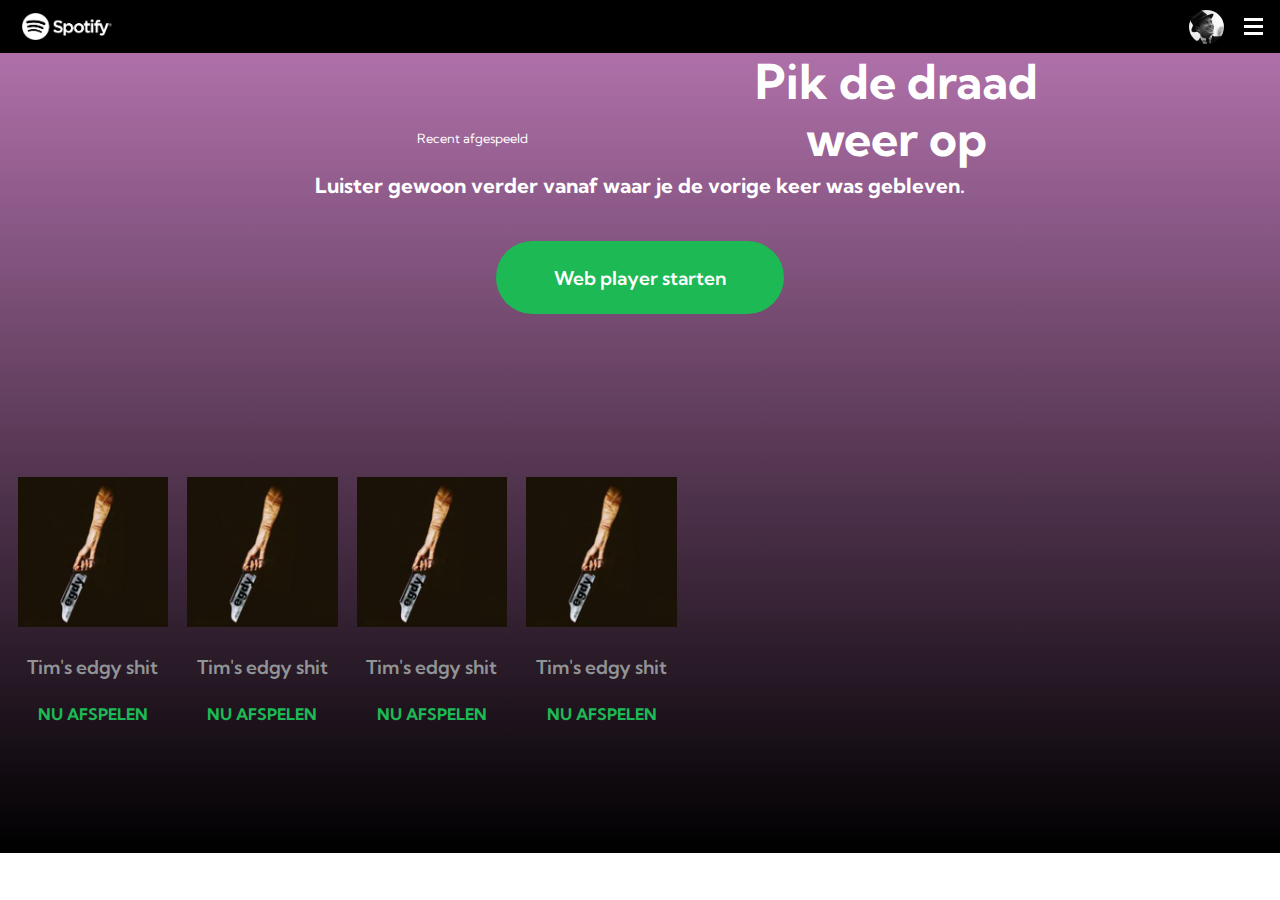
==== index.html @ e7dd9b77 "Add files via upload" ====
<!doctype html>
<html lang="nl">

<head>
	<meta charset="UTF-8">
	<meta name="author" content="jouw naam">
	<meta name="viewport" content="width=device-width, initial-scale=1">
	<link href="https://fonts.googleapis.com/css2?family=Kumbh+Sans:wght@300;400;700&display=swap" rel="stylesheet">

	<title>Frontend Tim de Roller</title>

	<link href="styles/style.css" rel="stylesheet">
</head>

<body>

	<header>
		<ul>
			<li>
				<img src="images/logo.png">
			</li>
			<li>
				<img src="images/maggnessidon.jpg">
			</li>
			<li>
				<button id="burgermenu">
					<div id="burger1" class="burger1"></div>
					<div id="burger2" class="burger2"></div>
					<div id="burger3" class="burger3"></div>
				</button>
			</li>
		</ul>
			<nav id="menu" class="klapmenudicht">
				<img src="images/logo.png">
			</nav>
	</header>

	<main>

		<div class="backgroundS1">
			<section>
				<p>Recent afgespeeld</p>
				<h1><span id="easter">Pik</span> de draad weer op</h1>
				<h3>Luister gewoon verder vanaf waar je de vorige keer was gebleven.</h3>
				<button>Web player starten</button>
			</section>

				<ul>
					<li>
						<img src="images/edgy.jpg">
						<p>Tim's edgy shit</p>
						<p>Nu afspelen</p>
					</li>
					<li>
						<img src="images/edgy.jpg">
						<p>Tim's edgy shit</p>
						<p>Nu afspelen</p>
					</li>
					<li>
						<img src="images/edgy.jpg">
						<p>Tim's edgy shit</p>
						<p>Nu afspelen</p>
					</li>
					<li>
						<img src="images/edgy.jpg">
						<p>Tim's edgy shit</p>
						<p>Nu afspelen</p>
					</li>
				</ul>
		</div>

	</main>

</body>

	<script src="scripts/script.js"></script>

</html>
---- styles/style.css ----
/* CSS Document */
*, *::after, *::before {
  box-sizing:border-box;
}

body {
  transition: 1s;
  font-family: 'Kumbh Sans', sans-serif;
  color: #fff;
  margin: 0;
  right: 0;
  left: 0;
}

.easter {
  transition: 1s;
  transform: rotate(180deg);
}

/* header */

header {
  position: relative;
  background-color: black;
  top: 0;
  left: 0;
  right: 0;
  height: 3.3em;
  margin: 0;
  z-index: 100;
}

header ul {
  align-items: center;
  left: 0;
  right: 0;
  top: -0.4em;
  position: absolute;
  display: flex;
  flex-wrap: nowrap;
  justify-content: space-between;
}

header ul li:first-of-type {
  margin-right: auto;
  margin-left: -1.1em;
}

header ul li:nth-of-type(2){
  color: white;
  list-style-type: none;
  margin: 0 2.8em 0em 0em;
}

header ul li:nth-of-type(3){
  color: white;
  list-style-type: none;
  margin: 0 0.7em 0em 0em;
}

header ul li {
  color: white;
  list-style-type: none;
}

header ul li:first-of-type img {
  width: 5.6em;
}

header ul li:nth-of-type(2) img {
  width: 2.2em;
  border-radius: 50%;
}

header ul li:nth-of-type(3) img {
  width: 2.5em;
  border-radius: 50%;
}

header nav img {
  width: 5.6em;
  bottom: 4.1em;
  left: 2.6em;
  position: absolute;
}


/* hamburger menu */

#burgermenu {
  z-index: 50;
  height: 0.3em;
  width: 1.7em;
  position: absolute;
  margin: 0 0 0 -2.3em;
  background: transparent;
  border: none;
  outline: none;
}

.burger1 {
  top: -0.8em;
  position: absolute;
  background-color: white;
  height: 0.2em;
  width: 1.4em;
  transition: 0.5s;

}

.burger1rot {
transform: rotate(-50deg);
position: absolute;
background-color: white;
height: 0.2em;
width: 1.4em;
transition: 0.5s;
top: -0.3em;

}

.burger2 {
  top: -0.3em;
  position: absolute;
  background-color: white;
  height: 0.2em;
  width: 1.4em;
  transition: 0.5s;
}

.burger2rot {
  opacity: 0;
  transition: 0.2s;
}

.burger3 {
  top: 0.2em;
  position: absolute;
  background-color: white;
  height: 0.23em;
  width: 1.4em;
  transition: 0.5s;
}

.burger3rot {
  transform: rotate(50deg);
  position: absolute;
  background-color: white;
  height: 0.2em;
  width: 1.4em;
  transition: 0.5s;
  top: -0.3em;
}

.klapmenudicht {
  position: fixed;
  z-index: 49;
  width: 100%;
  top: 0;
  right: 0;
  left: 0;
  bottom: 0;
  background-color: #00000010;
  transition: .2s;
  transform: translateX(100%);
}

.klapmenuopen {
  transition: .2s;
  background-color: #000000;
  transform: translateX(0em);
}


/* main */

.backgroundS1 {
  z-index: 1;
  justify-content: center;
  display: flex;
  flex-wrap: wrap;
  position: relative;
  background-color: #9b7eb2;
  background-image: linear-gradient(#af70a9, black 100%);
  height: 50em;
  margin: 0;
}


/* 1e section */

main section:first-of-type {
  justify-content: center;
  display: flex;
  flex-wrap: wrap;
  position: relative;
  height: 19em;
  margin: 0;
  left: 0;
  right: 0;
}

main section:first-of-type p {
  flex-basis: 40%;
  font-size: 0.8em;
  text-align: center;
  margin: 6em 0 0 0;
  top: 0em;
}

main section:first-of-type h1 {
  max-width: 7em;
  font-size: 3em;
  text-align: center;
  line-height: 1.2;
  margin: 0;
}

main section:first-of-type h3 {
  font-size: 1.3em;
  text-align: center;
  margin: 0;
  line-height: 1.3;
  flex-basis: 90%;
}

main section:first-of-type button {
  font-family: 'Kumbh Sans', sans-serif;
  color: white;
  background-color: #1db954;
  border-radius: 4em;
  border: none;
  outline: none;
  font-size: 1.2em;
  height: 3.8em;
  width: 15em;
  margin: 2em 0;
  font-weight: 600;
}


/* 2e section */

main section:nth-of-type(2){
  margin: 0;
}

main ul {
  height:16em;
  width: 112%;
  margin: 0 0 0 -1.4em;
  display: flex;
  overflow-x: scroll;
  overflow-y: hidden;
}

main li {
  display: flex;
  font-size: 2em;
  flex-basis: 10%;
  flex-wrap: wrap;
  justify-content: center;
  margin: 0 0.6em 0 0;
}

main li img {
  width: 4.7em;
  height: 4.7em;
}

main li p:first-of-type {
  color: #919496;
  font-size: 0.6em;
  margin: 1em 0 0 0;
  font-weight: 600;
}

main li p:nth-of-type(2) {
  font-size: 0.5em;
  margin: 1em 0 0 0;
  color: #1DB954;
  text-transform: uppercase;
  font-weight: 700;
}
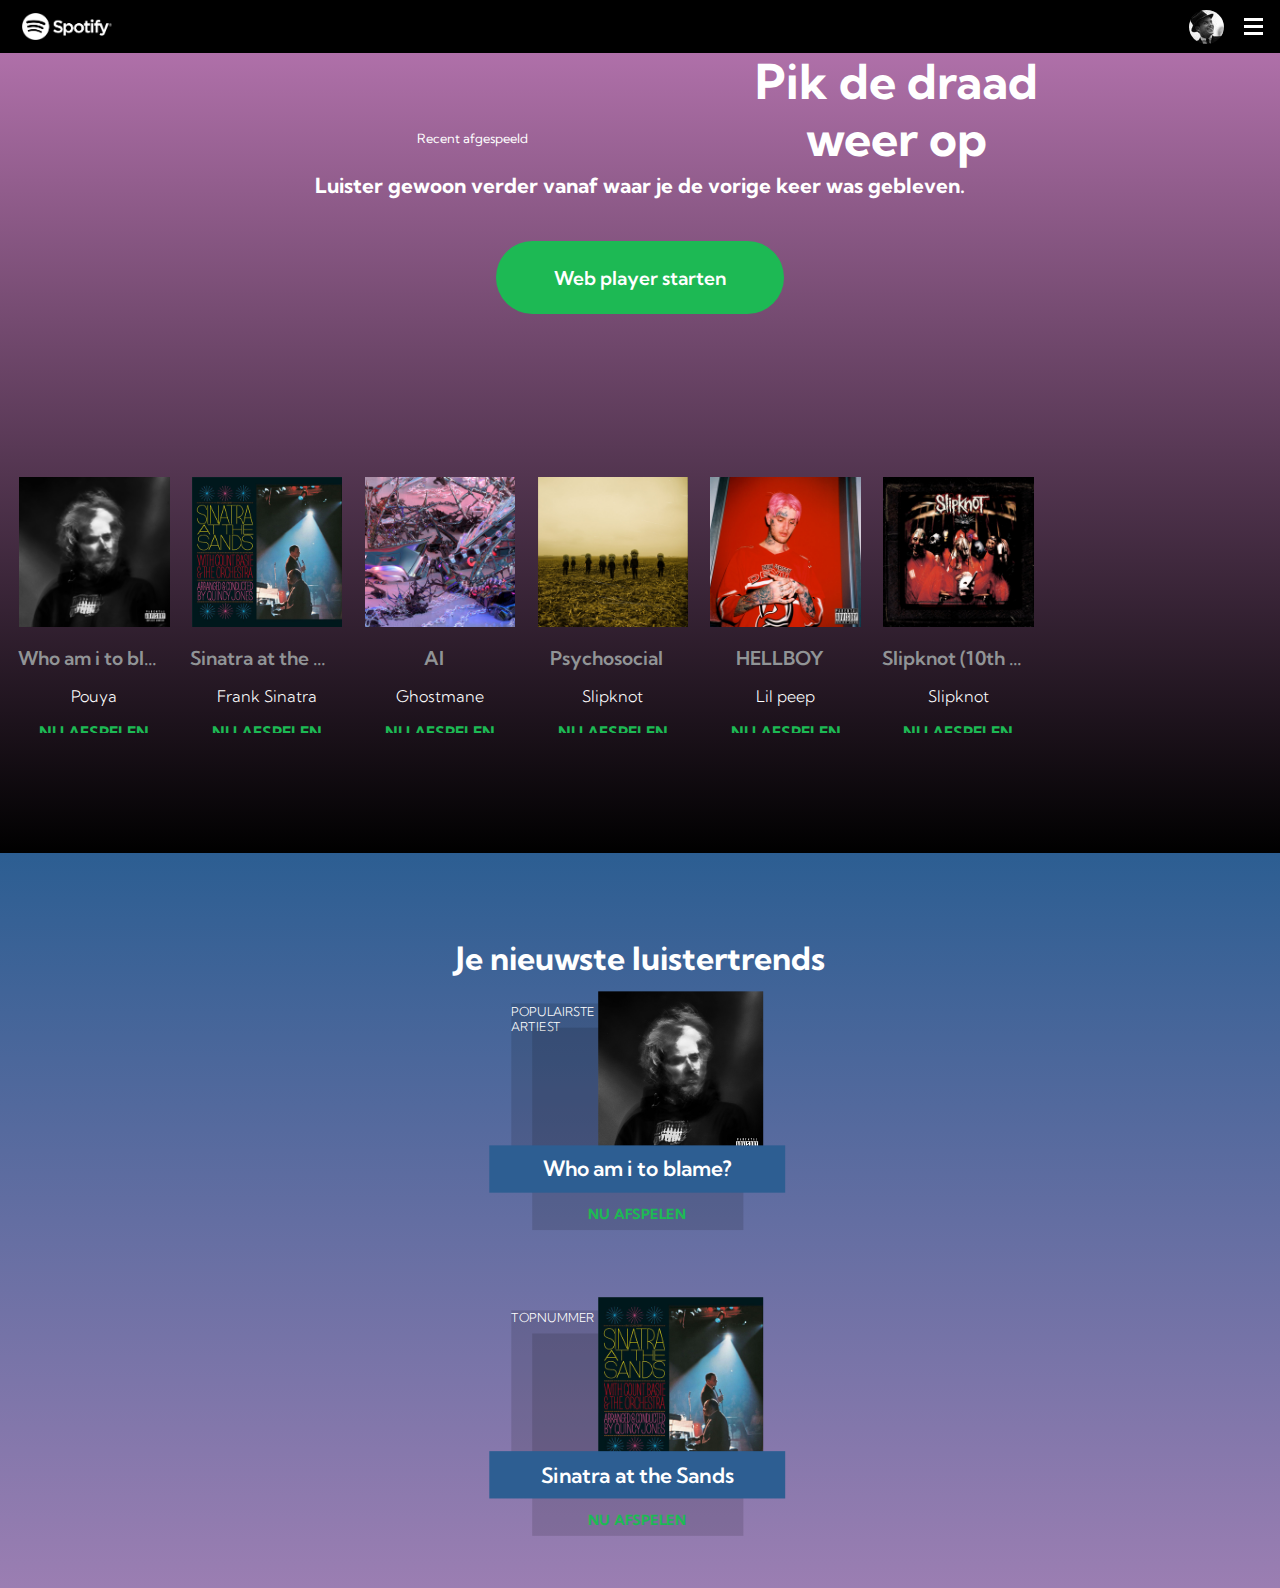
==== commit 29f33171: "Add files via upload" ====
--- a/index.html
+++ b/index.html
@@ -47,23 +47,59 @@
 
 				<ul>
 					<li>
-						<img src="images/edgy.jpg">
-						<p>Tim's edgy shit</p>
+						<img src="images/pouya.jpg">
+						<p>Who am i to blame?</p>
+						<p>Pouya</p>
 						<p>Nu afspelen</p>
 					</li>
 					<li>
-						<img src="images/edgy.jpg">
-						<p>Tim's edgy shit</p>
+						<img src="images/frankie3.jpg">
+						<p>Sinatra at the Sands</p>
+						<p>Frank Sinatra</p>
 						<p>Nu afspelen</p>
 					</li>
 					<li>
-						<img src="images/edgy.jpg">
-						<p>Tim's edgy shit</p>
+						<img src="images/ghostmane.jpg">
+						<p>AI</p>
+						<p>Ghostmane</p>
 						<p>Nu afspelen</p>
 					</li>
 					<li>
-						<img src="images/edgy.jpg">
-						<p>Tim's edgy shit</p>
+						<img src="images/slipknot.jpg">
+						<p>Psychosocial</p>
+						<p>Slipknot</p>
+						<p>Nu afspelen</p>
+					</li>
+					<li>
+						<img src="images/lilpeep.jpg">
+						<p>HELLBOY</p>
+						<p>Lil peep</p>
+						<p>Nu afspelen</p>
+					</li>
+					<li>
+						<img src="images/slipknot2.jpg">
+						<p>Slipknot (10th anniversary Edition)</p>
+						<p>Slipknot</p>
+						<p>Nu afspelen</p>
+					</li>
+				</ul>
+		</div>
+
+		<div class="backgroundS3">
+
+				<h1>Je nieuwste luistertrends</h1>
+
+				<ul>
+					<li>
+						<p>Populairste artiest</p>
+						<img src="images/pouya.jpg">
+						<p>Who am i to blame?</p>
+						<p>Nu afspelen</p>
+					</li>
+					<li>
+						<p>Topnummer</p>
+						<img src="images/frankie3.jpg">
+						<p>Sinatra at the Sands</p>
 						<p>Nu afspelen</p>
 					</li>
 				</ul>
--- a/styles/style.css
+++ b/styles/style.css
@@ -13,8 +13,90 @@
 }
 
 .easter {
-  transition: 1s;
-  transform: rotate(180deg);
+  animation: egg 4s;
+}
+
+@keyframes egg {
+  0% {
+    transform: rotate3d(0, 0, 0, 0deg) scale(1);
+  }
+  50%{
+     transition: scale(0.1);
+  }
+  100%{
+    transform: rotate3d(1, 1, 1, 360deg) scale(1);
+  }
+}
+
+@media (prefers-reduced-motion: reduce) {
+  .easter {
+
+  }
+
+
+  .burger1 {
+    top: -0.8em;
+    position: absolute;
+    background-color: white;
+    height: 0.2em;
+    width: 1.4em;
+
+  }
+
+  .burger1rot {
+    transform: rotate(-50deg);
+    position: absolute;
+    background-color: white;
+    height: 0.2em;
+    width: 1.4em;
+    top: -0.3em;
+  }
+
+  .burger2 {
+    top: -0.3em;
+    position: absolute;
+    background-color: white;
+    height: 0.2em;
+    width: 1.4em;
+  }
+
+  .burger2rot {
+    opacity: 0;
+  }
+
+  .burger3 {
+    top: 0.2em;
+    position: absolute;
+    background-color: white;
+    height: 0.23em;
+    width: 1.4em;
+  }
+
+  .burger3rot {
+    transform: rotate(50deg);
+    position: absolute;
+    background-color: white;
+    height: 0.2em;
+    width: 1.4em;
+    top: -0.3em;
+  }
+
+  .klapmenudicht {
+    position: fixed;
+    z-index: 49;
+    width: 100%;
+    top: 0;
+    right: 0;
+    left: 0;
+    bottom: 0;
+    background-color: #00000010;
+    transform: translateX(100%);
+  }
+
+  .klapmenuopen {
+    background-color: #000000;
+    transform: translateX(0em);
+  }
 }
 
 /* header */
@@ -109,14 +191,13 @@
 }
 
 .burger1rot {
-transform: rotate(-50deg);
-position: absolute;
-background-color: white;
-height: 0.2em;
-width: 1.4em;
-transition: 0.5s;
-top: -0.3em;
-
+  transform: rotate(-50deg);
+  position: absolute;
+  background-color: white;
+  height: 0.2em;
+  width: 1.4em;
+  transition: 0.5s;
+  top: -0.3em;
 }
 
 .burger2 {
@@ -174,6 +255,8 @@
 
 /* main */
 
+/* 1e section */
+
 .backgroundS1 {
   z-index: 1;
   justify-content: center;
@@ -185,9 +268,6 @@
   height: 50em;
   margin: 0;
 }
-
-
-/* 1e section */
 
 main section:first-of-type {
   justify-content: center;
@@ -245,7 +325,7 @@
   margin: 0;
 }
 
-main ul {
+main div:first-of-type ul {
   height:16em;
   width: 112%;
   margin: 0 0 0 -1.4em;
@@ -254,7 +334,7 @@
   overflow-y: hidden;
 }
 
-main li {
+main div:first-of-type ul li {
   display: flex;
   font-size: 2em;
   flex-basis: 10%;
@@ -263,22 +343,136 @@
   margin: 0 0.6em 0 0;
 }
 
-main li img {
+main div:first-of-type ul li:last-of-type {
+  padding: 0 0.6em 0em 0;
+}
+
+main div:first-of-type ul li img {
   width: 4.7em;
   height: 4.7em;
 }
 
-main li p:first-of-type {
+main div:first-of-type ul li p:first-of-type {
   color: #919496;
   font-size: 0.6em;
   margin: 1em 0 0 0;
   font-weight: 600;
-}
-
-main li p:nth-of-type(2) {
+  width: 8em;
+  padding: 0 0.6em 0em 0;
+  text-align: center;
+  /* voor de ... omdat het te lang is */
+  display: block;
+  text-overflow: ellipsis;
+  white-space: nowrap;
+  overflow: hidden;
+}
+
+main div:first-of-type ul:first-of-type li p:nth-of-type(2) {
+  font-size: 0.5em;
+  margin: 1em 0 0 0;
+  color: #fff;
+  font-weight: 300;
+}
+
+main div:first-of-type ul:first-of-type li p:nth-of-type(3) {
   font-size: 0.5em;
   margin: 1em 0 0 0;
   color: #1DB954;
   text-transform: uppercase;
   font-weight: 700;
 }
+
+/* 3e section */
+
+.backgroundS3 {
+  z-index: 1;
+  justify-content: center;
+  display: flex;
+  flex-wrap: wrap;
+  position: relative;
+  background-image: linear-gradient(#2c5e92, #9b7eb2 100%);
+  height: 100%;
+  margin: 0;
+}
+
+main section:nth-of-type(2){
+  margin: 0;
+}
+ main div:nth-of-type(2) h1 {
+   text-align: center;
+   padding: 2em 0 1em 0;
+ }
+
+main div:nth-of-type(2) ul {
+  width: 90%;
+  margin: 0 0 0 -1.4em;
+  display: flex;
+  overflow-x: scroll;
+  overflow-y: hidden;
+  flex-direction: column;
+  position: relative;
+  bottom: 3em;
+  transform: scale(1.1);
+}
+
+main div:nth-of-type(2) ul li {
+  display: flex;
+  font-size: 2em;
+  flex-basis: 10%;
+  flex-wrap: wrap;
+  justify-content: center;
+  margin: 1em 0.78em 3em 0;
+  position: relative;
+}
+
+main div:nth-of-type(2) ul li img {
+  z-index: 2;
+  width: 4.7em;
+  height: 4.7em;
+}
+
+main div:nth-of-type(2) ul li p:first-of-type {
+  font-size: 0.35em;
+  margin: 1em 0 0.5em 0;
+  color: #fff;
+  text-transform: uppercase;
+  font-weight: 300;
+  background-color: #00000020;
+  width: 7em;
+}
+
+main div:nth-of-type(2) ul li p:nth-of-type(2) {
+  z-index: 2;
+  color: #fff;
+  font-size: 0.6em;
+  margin: 0;
+  font-weight: 600;
+  width: 14em;
+  text-align: center;
+  bottom: -1.7em;
+  background-color: #2d5e92;
+  padding: 0.5em 0em 0.5em 0em;
+  position: absolute;
+  /* voor de ... als het te lang is */
+  display: block;
+  text-overflow: ellipsis;
+  white-space: nowrap;
+  overflow: hidden;
+}
+
+
+main div:nth-of-type(2) ul li p:nth-of-type(3) {
+  z-index: 1;
+  font-size: 0.4em;
+  margin: 1em 0 0em 0;
+  color: #1DB954;
+  text-transform: uppercase;
+  font-weight: 700;
+  position: absolute;
+  text-align: center;
+  bottom: -5.2em;
+  background-color: #00000020;
+  width: 15em;
+  height: 14.4em;
+  padding: 12.6em 0 0 0;
+}
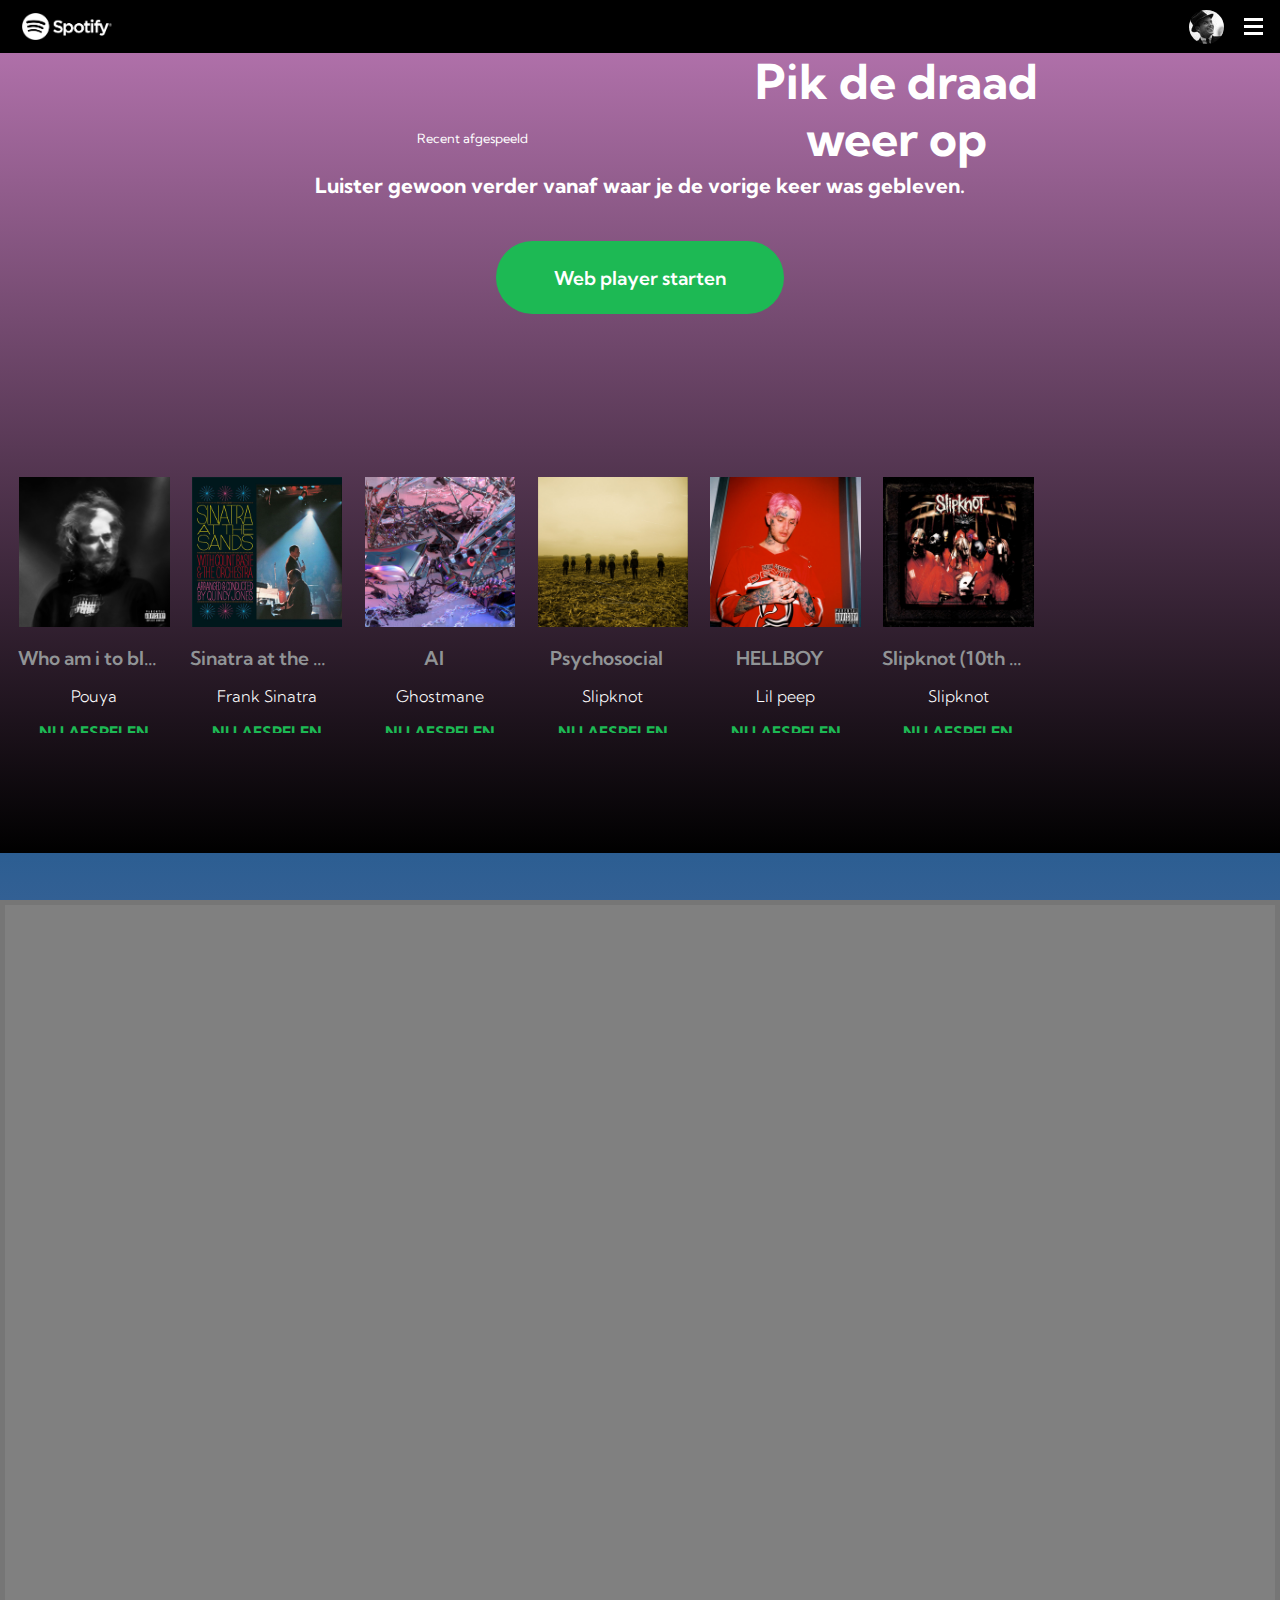
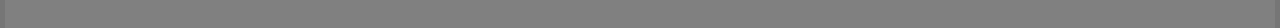
==== commit 87f5d5ab: "Add files via upload" ====
--- a/index.html
+++ b/index.html
@@ -33,6 +33,11 @@
 			<nav id="menu" class="klapmenudicht">
 				<img src="images/logo.png">
 			</nav>
+			<div id="bars" class="barsclass"><img class="barsimg" src="images/barz.png"></div>
+			<div id="deur1a" class="deur1aclass"></div>
+			<div id="deur1b" class="deur1bclass"></div>
+			<div id="deur2a" class="deur2aclass"></div>
+			<div id="deur2b" class="deur2bclass"></div>
 	</header>
 
 	<main>
--- a/styles/style.css
+++ b/styles/style.css
@@ -12,6 +12,161 @@
   left: 0;
 }
 
+/* bars */
+
+.barsclass {
+  position: fixed;
+  width: 100%;
+  height: 100%;
+  z-index: 54;
+  transform: translateY(-100%);
+}
+
+.barsimg {
+  width: 100%;
+  height: 100%;
+}
+
+.barsanimatie {
+    animation: bars 8s;
+}
+
+@keyframes bars {
+  0% {
+    transform: translateY(-100%);
+  }
+  10%, 90%{
+     transform: translateY(-100%);
+  }
+  50%, 70%{
+    transform: translateY(0);
+  }
+  100%{
+    transform: translateY(-100%);
+  }
+}
+
+/* deur 1 */
+
+.deur1aclass {
+  position: fixed;
+  width: 100%;
+  height: 100%;
+  background-color: grey;
+  z-index: 55;
+  border: 5px solid #767676;
+  transform: translateX(100%);
+}
+
+.deur1bclass {
+  position: fixed;
+  width: 100%;
+  height: 100%;
+  background-color: grey;
+  z-index: 55;
+  border: 5px solid #767676;
+  transform: translateX(-100%);
+}
+
+.deur1aanimatie {
+    animation: deur1a 8s;
+}
+
+.deur1banimatie {
+    animation: deur1b 8s;
+}
+
+@keyframes deur1a {
+  0% {
+    transform: translateX(-100%);
+  }
+  30%, 70%{
+     transform: translateX(-100%);
+  }
+  50%, 60%{
+    transform: translateX(-50%);
+  }
+  100%{
+    transform: translateX(-100%);
+  }
+}
+
+@keyframes deur1b {
+  0% {
+    transform: translateX(100%);
+  }
+  30%, 70%{
+     transform: translateX(100%);
+  }
+  50%, 60%{
+    transform: translateX(49%);
+  }
+  100%{
+    transform: translateX(100%);
+  }
+}
+
+/* deur 2 */
+
+.deur2aclass {
+  position: fixed;
+  width: 100%;
+  height: 100%;
+  background-color: grey;
+  z-index: 56;
+  border: 5px solid #767676;
+  transform: translateY(100%);
+}
+
+.deur2bclass {
+  position: fixed;
+  width: 100%;
+  height: 100%;
+  background-color: grey;
+  z-index: 56;
+  border: 5px solid #767676;
+  transform: translateY(-150%);
+}
+
+.deur2aanimatie {
+    animation: deur2a 8s;
+}
+
+.deur2banimatie {
+    animation: deur2b 8s;
+}
+
+@keyframes deur2a {
+  0% {
+    transform: translateY(-100%);
+  }
+  40%, 70%{
+     transform: translateY(-100%);
+  }
+  50%, 55% {
+    transform: translateY(-49%);
+  }
+  100%{
+    transform: translateY(-100%);
+  }
+}
+
+@keyframes deur2b {
+  0% {
+    transform: translateY(100%);
+  }
+  40%, 70%{
+     transform: translateY(100%);
+  }
+  50%, 55%{
+    transform: translateY(49%);
+  }
+  100%{
+    transform: translateY(100%);
+  }
+}
+
+
 .easter {
   animation: egg 4s;
 }
@@ -32,7 +187,6 @@
   .easter {
 
   }
-
 
   .burger1 {
     top: -0.8em;
@@ -40,7 +194,6 @@
     background-color: white;
     height: 0.2em;
     width: 1.4em;
-
   }
 
   .burger1rot {
@@ -401,6 +554,7 @@
  main div:nth-of-type(2) h1 {
    text-align: center;
    padding: 2em 0 1em 0;
+   width: 11em;
  }
 
 main div:nth-of-type(2) ul {
@@ -438,7 +592,9 @@
   text-transform: uppercase;
   font-weight: 300;
   background-color: #00000020;
-  width: 7em;
+  width: 11em;
+  height: 1.4em;
+  text-align: center;
 }
 
 main div:nth-of-type(2) ul li p:nth-of-type(2) {
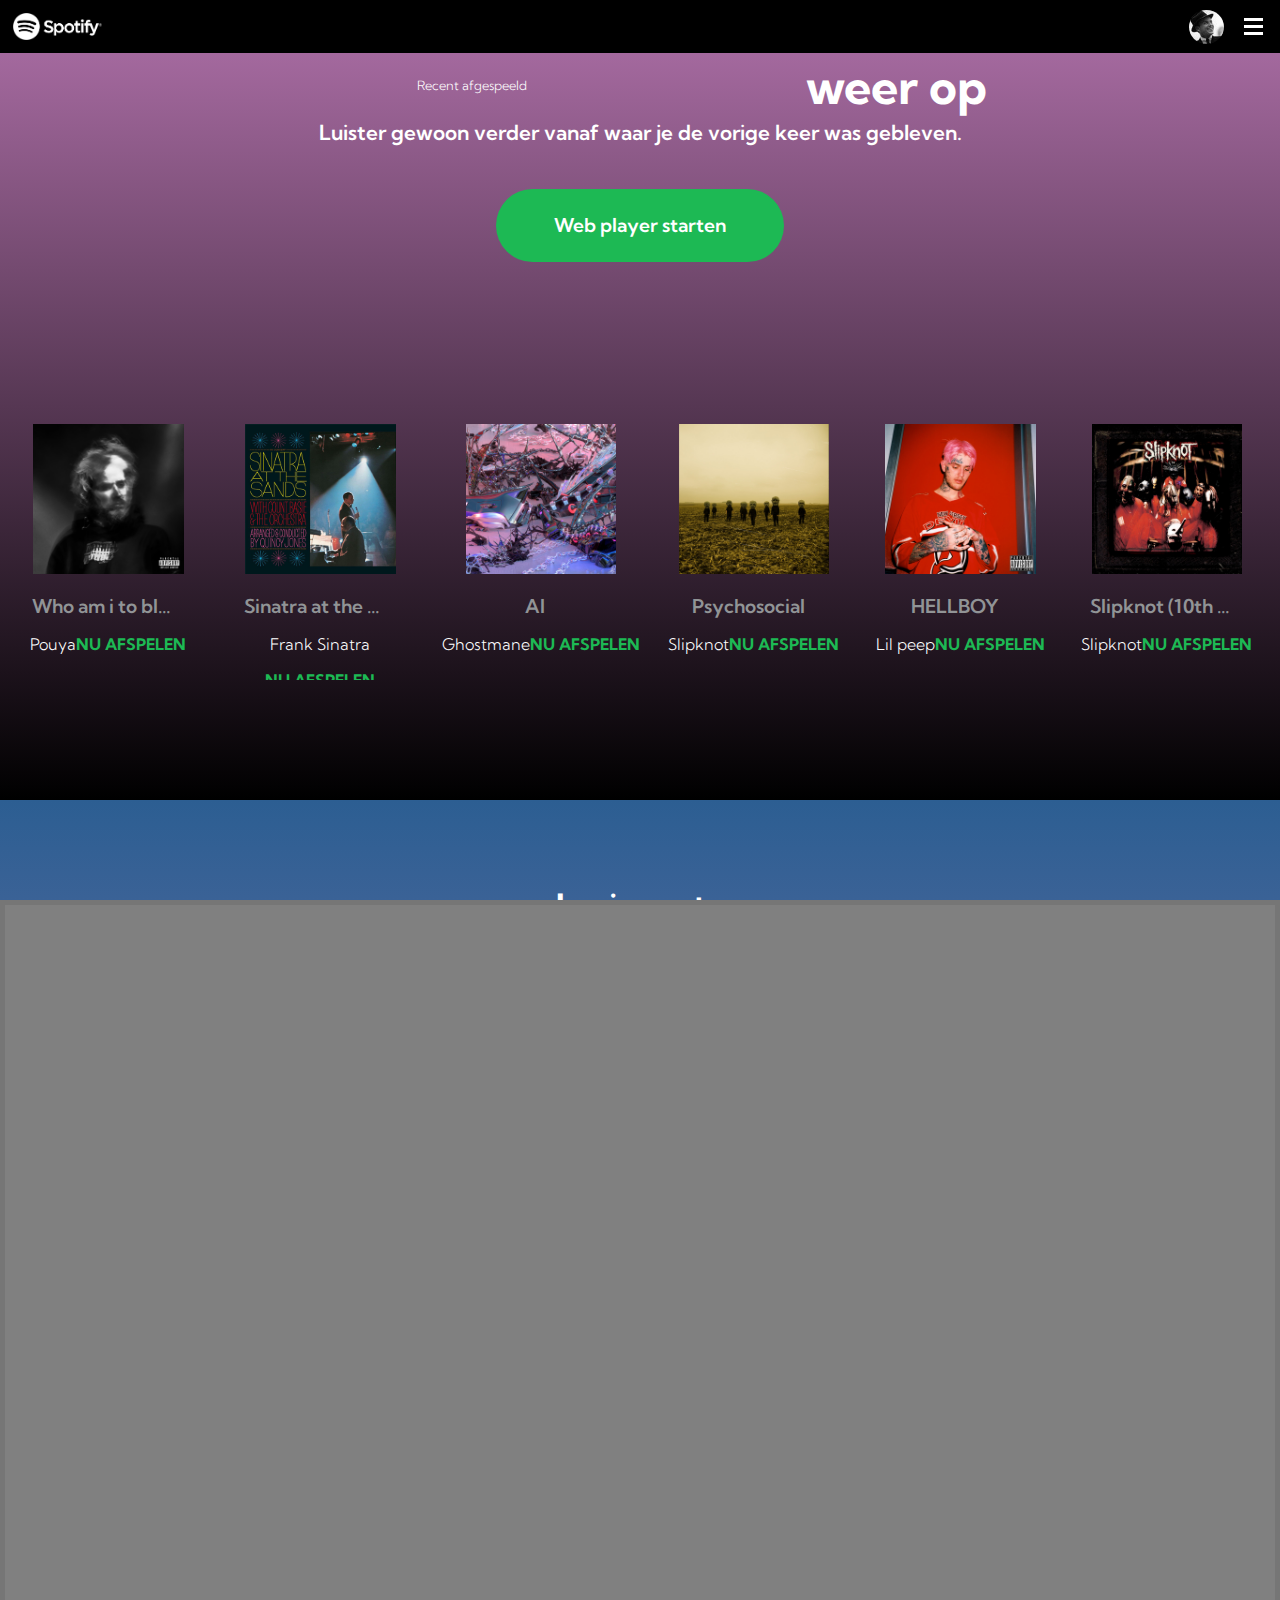
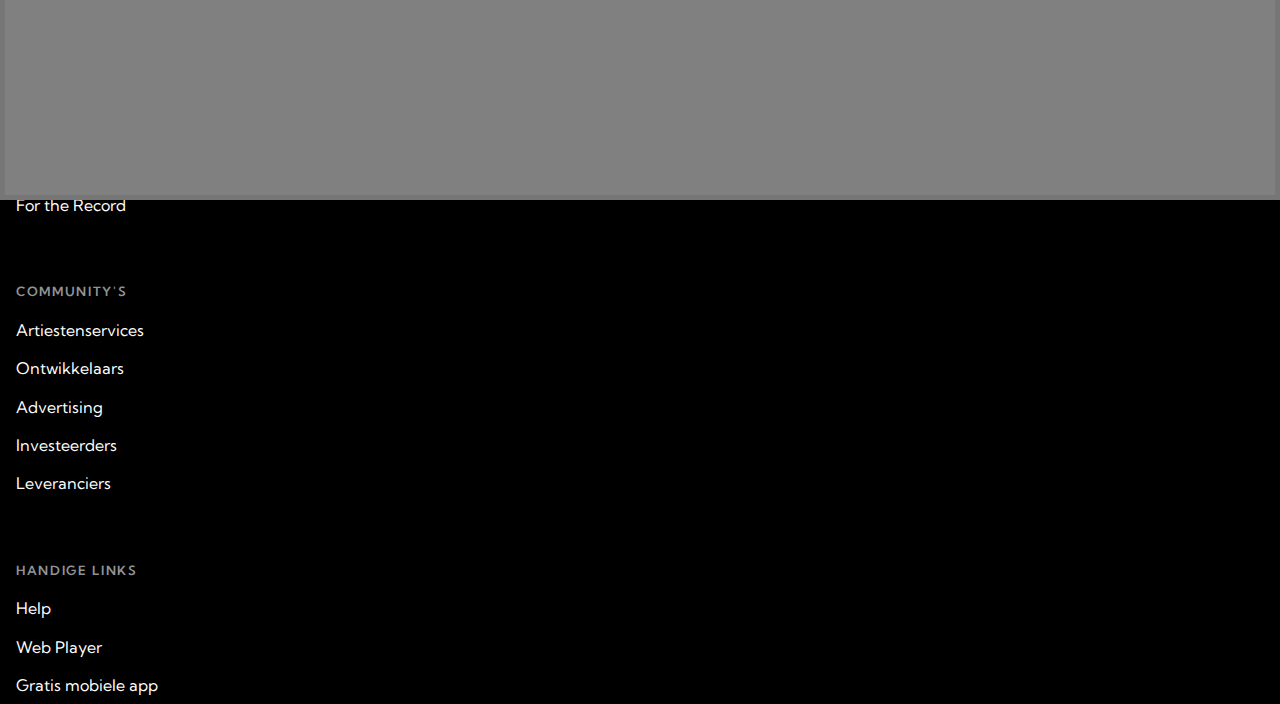
==== commit b10f5da2: "Add files via upload" ====
--- a/index.html
+++ b/index.html
@@ -6,10 +6,10 @@
 	<meta name="author" content="jouw naam">
 	<meta name="viewport" content="width=device-width, initial-scale=1">
 	<link href="https://fonts.googleapis.com/css2?family=Kumbh+Sans:wght@300;400;700&display=swap" rel="stylesheet">
+	<link href="styles/style.css" rel="stylesheet">
 
 	<title>Frontend Tim de Roller</title>
 
-	<link href="styles/style.css" rel="stylesheet">
 </head>
 
 <body>
@@ -40,78 +40,177 @@
 			<div id="deur2b" class="deur2bclass"></div>
 	</header>
 
-	<main>
-
-		<div class="backgroundS1">
+	<main id="page1">
+
+		<section class="section1">
+
 			<section>
-				<p>Recent afgespeeld</p>
-				<h1><span id="easter">Pik</span> de draad weer op</h1>
-				<h3>Luister gewoon verder vanaf waar je de vorige keer was gebleven.</h3>
+				<h1>Recent afgespeeld</h1>
+				<h2><span id="easter">Pik</span> de draad weer op</h2>
+				<p>Luister gewoon verder vanaf waar je de vorige keer was gebleven.</p>
 				<button>Web player starten</button>
 			</section>
 
 				<ul>
-					<li>
-						<img src="images/pouya.jpg">
-						<p>Who am i to blame?</p>
-						<p>Pouya</p>
-						<p>Nu afspelen</p>
-					</li>
-					<li>
-						<img src="images/frankie3.jpg">
-						<p>Sinatra at the Sands</p>
-						<p>Frank Sinatra</p>
-						<p>Nu afspelen</p>
-					</li>
-					<li>
-						<img src="images/ghostmane.jpg">
-						<p>AI</p>
-						<p>Ghostmane</p>
-						<p>Nu afspelen</p>
-					</li>
-					<li>
-						<img src="images/slipknot.jpg">
-						<p>Psychosocial</p>
-						<p>Slipknot</p>
-						<p>Nu afspelen</p>
-					</li>
-					<li>
-						<img src="images/lilpeep.jpg">
-						<p>HELLBOY</p>
-						<p>Lil peep</p>
-						<p>Nu afspelen</p>
-					</li>
-					<li>
-						<img src="images/slipknot2.jpg">
-						<p>Slipknot (10th anniversary Edition)</p>
-						<p>Slipknot</p>
-						<p>Nu afspelen</p>
-					</li>
+					<a href="https://open.spotify.com/track/5j8WzS1Ep4wUxRbFX3mztq?si=yESRNbKJQtumWIB9mFwGUA">
+						<li>
+								<h3>Who am i to blame?</h3>
+								<img src="images/pouya.jpg">
+								<p>Pouya</p>
+								<p>Nu afspelen</p>
+						</li>
+					</a>
+					<a href="https://open.spotify.com/album/2m0W0n7zBYmRNs1QAgoa6Z?si=3J95WIxnQqmt5tWHuuepXQ">
+						<li>
+							<h3>Sinatra at the Sands</h3>
+							<img src="images/frankie3.jpg">
+							<p>Frank Sinatra</p>
+							<p>Nu afspelen</p>
+						</li>
+					</a>
+					<a href="https://open.spotify.com/track/4OcxBd349UIgErVz81V2TY?si=IOqQJwmBSuOoNui5QAYiSw">
+						<li>
+							<h3>AI</h3>
+							<img src="images/ghostmane.jpg">
+							<p>Ghostmane</p>
+							<p>Nu afspelen</p>
+						</li>
+					</a>
+					<a href="https://open.spotify.com/track/3RAFcUBrCNaboRXoP3S5t1?si=ZVu47NE-SYaqLFUce5FStQ">
+						<li>
+							<h3>Psychosocial</h3>
+							<img src="images/slipknot.jpg">
+							<p>Slipknot</p>
+							<p>Nu afspelen</p>
+						</li>
+					</a>
+					<a href="https://open.spotify.com/album/3PGFdp8MUJ25eJjUl0O58X?si=kzibtDQ2S7mO1IQPyS185Q">
+						<li>
+							<h3>HELLBOY</h3>
+							<img src="images/lilpeep.jpg">
+							<p>Lil peep</p>
+							<p>Nu afspelen</p>
+						</li>
+					</a>
+					<a href="https://open.spotify.com/album/2dL9Q5AtIv4Rw1L6lKcIUc?si=q4BRYY3jQJaw0uNVHcz8sg">
+						<li>
+							<h3>Slipknot (10th anniversary Edition)</h3>
+							<img src="images/slipknot2.jpg">
+							<p>Slipknot</p>
+							<p>Nu afspelen</p>
+						</li>
+					</a>
 				</ul>
-		</div>
-
-		<div class="backgroundS3">
+
+		</section>
+
+		<section class="section2">
 
 				<h1>Je nieuwste luistertrends</h1>
 
 				<ul>
-					<li>
-						<p>Populairste artiest</p>
-						<img src="images/pouya.jpg">
-						<p>Who am i to blame?</p>
-						<p>Nu afspelen</p>
-					</li>
-					<li>
-						<p>Topnummer</p>
-						<img src="images/frankie3.jpg">
-						<p>Sinatra at the Sands</p>
-						<p>Nu afspelen</p>
-					</li>
+					<a href="https://open.spotify.com/track/5j8WzS1Ep4wUxRbFX3mztq?si=yESRNbKJQtumWIB9mFwGUA">
+						<li>
+							<h2>Populairste artiest</h2>
+							<h3>Who am i to blame?</h3>
+							<img src="images/pouya.jpg">
+							<p>Nu afspelen</p>
+						</li>
+					</a>
+					<a href="https://open.spotify.com/album/2m0W0n7zBYmRNs1QAgoa6Z?si=3J95WIxnQqmt5tWHuuepXQ">
+						<li>
+							<h2>Topnummer</h2>
+							<h3>Sinatra at the Sands</h3>
+							<img src="images/frankie3.jpg">
+							<p>Nu afspelen</p>
+						</li>
+					</a>
 				</ul>
-		</div>
+
+		</section>
 
 	</main>
 
+	<footer>
+
+		<img src="images/logo.png" alt="spotify logo">
+
+		<ul>
+
+			<li>
+				Bedrijf
+			</li>
+			<li>
+				<a>
+					Info
+				</a>
+			</li>
+			<li>
+				<a>
+					Vacatures
+				</a>
+			</li>
+			<li>
+				<a>
+					For the Record
+				</a>
+			</li>
+		</ul>
+
+		<ul>
+			<li>
+				Community's
+			</li>
+			<li>
+				<a>
+					Artiestenservices
+				</a>
+			</li>
+			<li>
+				<a>
+					Ontwikkelaars
+				</a>
+			</li>
+			<li>
+				<a>
+					Advertising
+				</a>
+			</li>
+			<li>
+				<a>
+					Investeerders
+				</a>
+			</li>
+			<li>
+				<a>
+					Leveranciers
+				</a>
+			</li>
+		</ul>
+
+		<ul>
+			<li>
+				Handige links
+			</li>
+			<li>
+				<a>
+					Help
+				</a>
+			</li>
+			<li>
+				<a>
+					Web Player
+				</a>
+			</li>
+			<li>
+				<a>
+					Gratis mobiele app
+				</a>
+			</li>
+		</ul>
+
+	</footer>
+
 </body>
 
 	<script src="scripts/script.js"></script>
--- a/styles/style.css
+++ b/styles/style.css
@@ -255,7 +255,7 @@
 /* header */
 
 header {
-  position: relative;
+  position: fixed;
   background-color: black;
   top: 0;
   left: 0;
@@ -278,7 +278,7 @@
 
 header ul li:first-of-type {
   margin-right: auto;
-  margin-left: -1.1em;
+  margin-left: -1.7em;
 }
 
 header ul li:nth-of-type(2){
@@ -410,7 +410,7 @@
 
 /* 1e section */
 
-.backgroundS1 {
+.section1 {
   z-index: 1;
   justify-content: center;
   display: flex;
@@ -422,7 +422,7 @@
   margin: 0;
 }
 
-main section:first-of-type {
+#page1 .section1 section:first-of-type {
   justify-content: center;
   display: flex;
   flex-wrap: wrap;
@@ -433,15 +433,16 @@
   right: 0;
 }
 
-main section:first-of-type p {
+#page1 .section1 section:first-of-type h1 {
   flex-basis: 40%;
   font-size: 0.8em;
   text-align: center;
   margin: 6em 0 0 0;
   top: 0em;
-}
-
-main section:first-of-type h1 {
+  font-weight: 300;
+}
+
+#page1 .section1 section:first-of-type h2 {
   max-width: 7em;
   font-size: 3em;
   text-align: center;
@@ -449,15 +450,16 @@
   margin: 0;
 }
 
-main section:first-of-type h3 {
+#page1 .section1 section:first-of-type p {
   font-size: 1.3em;
   text-align: center;
   margin: 0;
   line-height: 1.3;
   flex-basis: 90%;
-}
-
-main section:first-of-type button {
+  font-weight: 600;
+}
+
+#page1 .section1 section:first-of-type button {
   font-family: 'Kumbh Sans', sans-serif;
   color: white;
   background-color: #1db954;
@@ -472,13 +474,13 @@
 }
 
 
-/* 2e section */
-
-main section:nth-of-type(2){
-  margin: 0;
-}
-
-main div:first-of-type ul {
+/* Ul */
+
+#page1 .section1 section:nth-of-type(2){
+  margin: 0;
+}
+
+#page1 .section1 ul {
   height:16em;
   width: 112%;
   margin: 0 0 0 -1.4em;
@@ -487,7 +489,11 @@
   overflow-y: hidden;
 }
 
-main div:first-of-type ul li {
+#page1 .section1 ul a {
+  text-decoration: none;
+}
+
+#page1 .section1 ul li {
   display: flex;
   font-size: 2em;
   flex-basis: 10%;
@@ -496,16 +502,17 @@
   margin: 0 0.6em 0 0;
 }
 
-main div:first-of-type ul li:last-of-type {
-  padding: 0 0.6em 0em 0;
-}
-
-main div:first-of-type ul li img {
+#page1 .section1 ul li:last-of-type {
+  padding: 0;
+}
+
+#page1 .section1 ul li img {
   width: 4.7em;
   height: 4.7em;
-}
-
-main div:first-of-type ul li p:first-of-type {
+  order: 	1;
+}
+
+#page1 .section1 ul li h3:first-of-type {
   color: #919496;
   font-size: 0.6em;
   margin: 1em 0 0 0;
@@ -513,6 +520,7 @@
   width: 8em;
   padding: 0 0.6em 0em 0;
   text-align: center;
+  order: 2;
   /* voor de ... omdat het te lang is */
   display: block;
   text-overflow: ellipsis;
@@ -520,24 +528,26 @@
   overflow: hidden;
 }
 
-main div:first-of-type ul:first-of-type li p:nth-of-type(2) {
+#page1 .section1 ul:first-of-type li p:first-of-type {
   font-size: 0.5em;
   margin: 1em 0 0 0;
   color: #fff;
   font-weight: 300;
-}
-
-main div:first-of-type ul:first-of-type li p:nth-of-type(3) {
+  order: 3;
+}
+
+#page1 .section1 ul:first-of-type li p:nth-of-type(2) {
   font-size: 0.5em;
   margin: 1em 0 0 0;
   color: #1DB954;
   text-transform: uppercase;
   font-weight: 700;
+  order: 4;
 }
 
 /* 3e section */
 
-.backgroundS3 {
+.section2 {
   z-index: 1;
   justify-content: center;
   display: flex;
@@ -548,16 +558,16 @@
   margin: 0;
 }
 
-main section:nth-of-type(2){
-  margin: 0;
-}
- main div:nth-of-type(2) h1 {
+#page1 .section2 section:nth-of-type(2){
+  margin: 0;
+}
+#page1 .section2 h1 {
    text-align: center;
    padding: 2em 0 1em 0;
    width: 11em;
  }
 
-main div:nth-of-type(2) ul {
+#page1 .section2 ul {
   width: 90%;
   margin: 0 0 0 -1.4em;
   display: flex;
@@ -569,7 +579,11 @@
   transform: scale(1.1);
 }
 
-main div:nth-of-type(2) ul li {
+#page1 .section2 ul a {
+  text-decoration: none;
+}
+
+#page1 .section2 ul li {
   display: flex;
   font-size: 2em;
   flex-basis: 10%;
@@ -579,13 +593,14 @@
   position: relative;
 }
 
-main div:nth-of-type(2) ul li img {
+#page1 .section2 ul li img {
   z-index: 2;
   width: 4.7em;
   height: 4.7em;
-}
-
-main div:nth-of-type(2) ul li p:first-of-type {
+  order: 3;
+}
+
+#page1 .section2 ul li h2:first-of-type {
   font-size: 0.35em;
   margin: 1em 0 0.5em 0;
   color: #fff;
@@ -595,10 +610,11 @@
   width: 11em;
   height: 1.4em;
   text-align: center;
-}
-
-main div:nth-of-type(2) ul li p:nth-of-type(2) {
-  z-index: 2;
+  order: 1;
+}
+
+#page1 .section2 ul li h3:first-of-type {
+  z-index: 3;
   color: #fff;
   font-size: 0.6em;
   margin: 0;
@@ -609,6 +625,7 @@
   background-color: #2d5e92;
   padding: 0.5em 0em 0.5em 0em;
   position: absolute;
+  order: 2;
   /* voor de ... als het te lang is */
   display: block;
   text-overflow: ellipsis;
@@ -617,7 +634,7 @@
 }
 
 
-main div:nth-of-type(2) ul li p:nth-of-type(3) {
+#page1 .section2 ul li p:first-of-type {
   z-index: 1;
   font-size: 0.4em;
   margin: 1em 0 0em 0;
@@ -631,4 +648,39 @@
   width: 15em;
   height: 14.4em;
   padding: 12.6em 0 0 0;
-}
+  order: 4;
+}
+
+/* footer */
+
+footer {
+  background-color: black;
+}
+
+footer img:first-of-type {
+  width: 5.6em;
+  margin: 1em 0 0 0.8em;
+}
+
+footer ul {
+  line-height: 2.4em;
+  margin: 3em 0 0 0;
+  padding: 0 0 0 1em;
+}
+
+footer ul li {
+  list-style-type: none;
+}
+
+footer ul li:first-of-type {
+  font-size: 0.8em;
+  color: #919496;
+  font-weight: 600;
+  text-transform: uppercase;
+  letter-spacing: 0.13em;
+}
+
+footer ul li {
+  font-size: 1em;
+  font-weight: 400;
+}
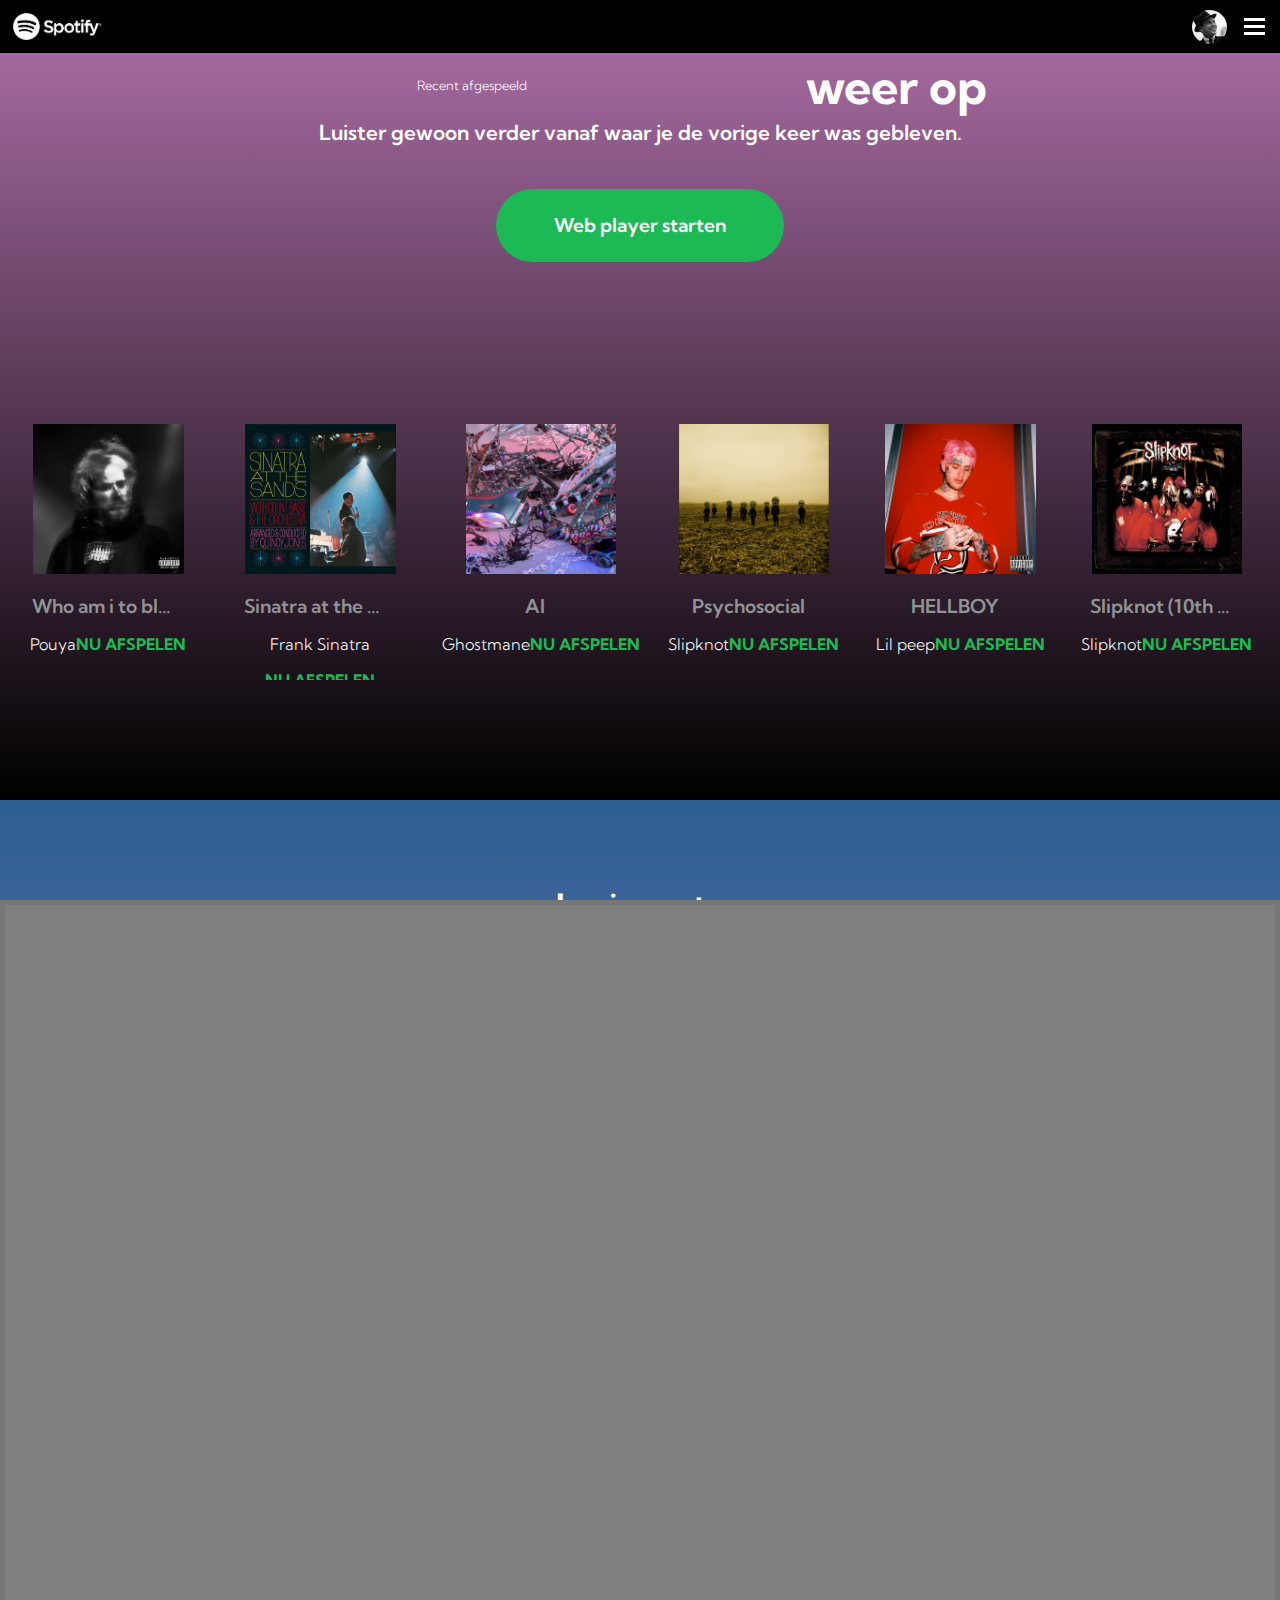
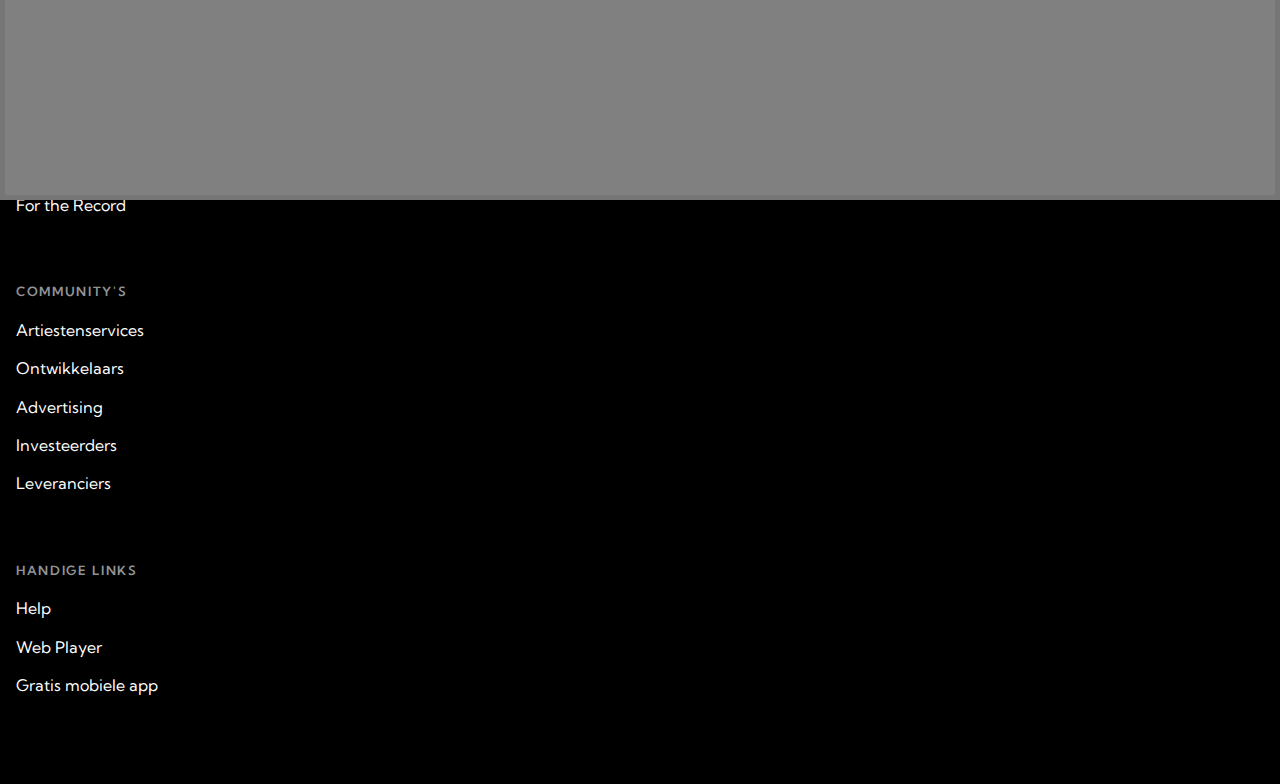
==== commit d17cdfac: "Add files via upload" ====
--- a/index.html
+++ b/index.html
@@ -17,7 +17,9 @@
 	<header>
 		<ul>
 			<li>
-				<img src="images/logo.png">
+				<a href="index.html">
+					<img src="images/logo.png">
+				</a>
 			</li>
 			<li>
 				<img src="images/maggnessidon.jpg">
@@ -31,13 +33,18 @@
 			</li>
 		</ul>
 			<nav id="menu" class="klapmenudicht">
+				<a href="help.html">
+					<h3>Help</h3>
+				</a>
 				<img src="images/logo.png">
 			</nav>
+
 			<div id="bars" class="barsclass"><img class="barsimg" src="images/barz.png"></div>
 			<div id="deur1a" class="deur1aclass"></div>
 			<div id="deur1b" class="deur1bclass"></div>
 			<div id="deur2a" class="deur2aclass"></div>
 			<div id="deur2b" class="deur2bclass"></div>
+
 	</header>
 
 	<main id="page1">
@@ -211,8 +218,8 @@
 
 	</footer>
 
+	<script src="scripts/script.js"></script>
+
 </body>
 
-	<script src="scripts/script.js"></script>
-
 </html>
--- a/styles/style.css
+++ b/styles/style.css
@@ -10,6 +10,7 @@
   margin: 0;
   right: 0;
   left: 0;
+  -webkit-tap-highlight-color: transparent;
 }
 
 /* bars */
@@ -284,7 +285,7 @@
 header ul li:nth-of-type(2){
   color: white;
   list-style-type: none;
-  margin: 0 2.8em 0em 0em;
+  margin: 0 2.6em 0em 0em;
 }
 
 header ul li:nth-of-type(3){
@@ -319,6 +320,17 @@
   position: absolute;
 }
 
+header #menu a {
+  width: 5.6em;
+  bottom: 4.1em;
+  font-size: 1.5em;
+  left: 1.5em;
+  top: 3em;
+  position: absolute;
+  color: white;
+  text-decoration: none;
+}
+
 
 /* hamburger menu */
 
@@ -338,7 +350,7 @@
   position: absolute;
   background-color: white;
   height: 0.2em;
-  width: 1.4em;
+  width: 1.6em;
   transition: 0.5s;
 
 }
@@ -348,7 +360,7 @@
   position: absolute;
   background-color: white;
   height: 0.2em;
-  width: 1.4em;
+  width: 1.6em;
   transition: 0.5s;
   top: -0.3em;
 }
@@ -358,7 +370,7 @@
   position: absolute;
   background-color: white;
   height: 0.2em;
-  width: 1.4em;
+  width: 1.6em;
   transition: 0.5s;
 }
 
@@ -372,7 +384,7 @@
   position: absolute;
   background-color: white;
   height: 0.23em;
-  width: 1.4em;
+  width: 1.6em;
   transition: 0.5s;
 }
 
@@ -381,7 +393,7 @@
   position: absolute;
   background-color: white;
   height: 0.2em;
-  width: 1.4em;
+  width: 1.6em;
   transition: 0.5s;
   top: -0.3em;
 }
@@ -410,7 +422,7 @@
 
 /* 1e section */
 
-.section1 {
+#page1 .section1 {
   z-index: 1;
   justify-content: center;
   display: flex;
@@ -545,7 +557,7 @@
   order: 4;
 }
 
-/* 3e section */
+/* 2e section */
 
 .section2 {
   z-index: 1;
@@ -607,7 +619,7 @@
   text-transform: uppercase;
   font-weight: 300;
   background-color: #00000020;
-  width: 11em;
+  width: 14em;
   height: 1.4em;
   text-align: center;
   order: 1;
@@ -651,6 +663,70 @@
   order: 4;
 }
 
+/* page 2
+section 1 */
+
+#page2 .section1 {
+  z-index: 1;
+  justify-content: center;
+  display: flex;
+  flex-wrap: wrap;
+  position: relative;
+  background: url(https://support.scdn.co/web/_next/static/assets/6f8ae0e/search-mobile.webp) top/100% no-repeat #1c2963;
+  height: 38.5em;
+  margin: 0;
+}
+
+#page2 .section1 section:first-of-type h1 {
+  font-size: 2.8em;
+  margin: 2.3em 0.5em 0 0.5em;
+  font-weight: 700;
+  line-height: 1.2em;
+  text-align: center;
+}
+
+/* #page2 .section1 section:first-of-type input {
+  width: 100%;
+} */
+
+input {
+  line-height: 3em;
+  padding: 0 1em;
+  color: black;
+  background-color: white;
+  border: none;
+  border-radius: 0.25em;
+  outline: none;
+  appearance: none;
+  width: 95%;
+  margin: 2em 0 0 0.6em;
+}
+
+input::placeholder {
+  color: #737373;
+  font-size: 1.2em;
+  font-weight: 400;
+}
+
+/* styling voor search inputs */
+input[type="search"] {
+  position:relative;
+  padding:0 1em 0 2.5em;
+  background-image: url("../images/search.png");
+  background-repeat:no-repeat;
+  background-size:1.25em auto;
+  background-position:.75em center;
+}
+
+/* states voor alle inputs */
+input:hover {
+
+}
+
+input:focus {
+
+}
+
 /* footer */
 
 footer {
@@ -684,3 +760,7 @@
   font-size: 1em;
   font-weight: 400;
 }
+
+footer ul:last-of-type{
+  padding: 0 0 5em 1em;
+}
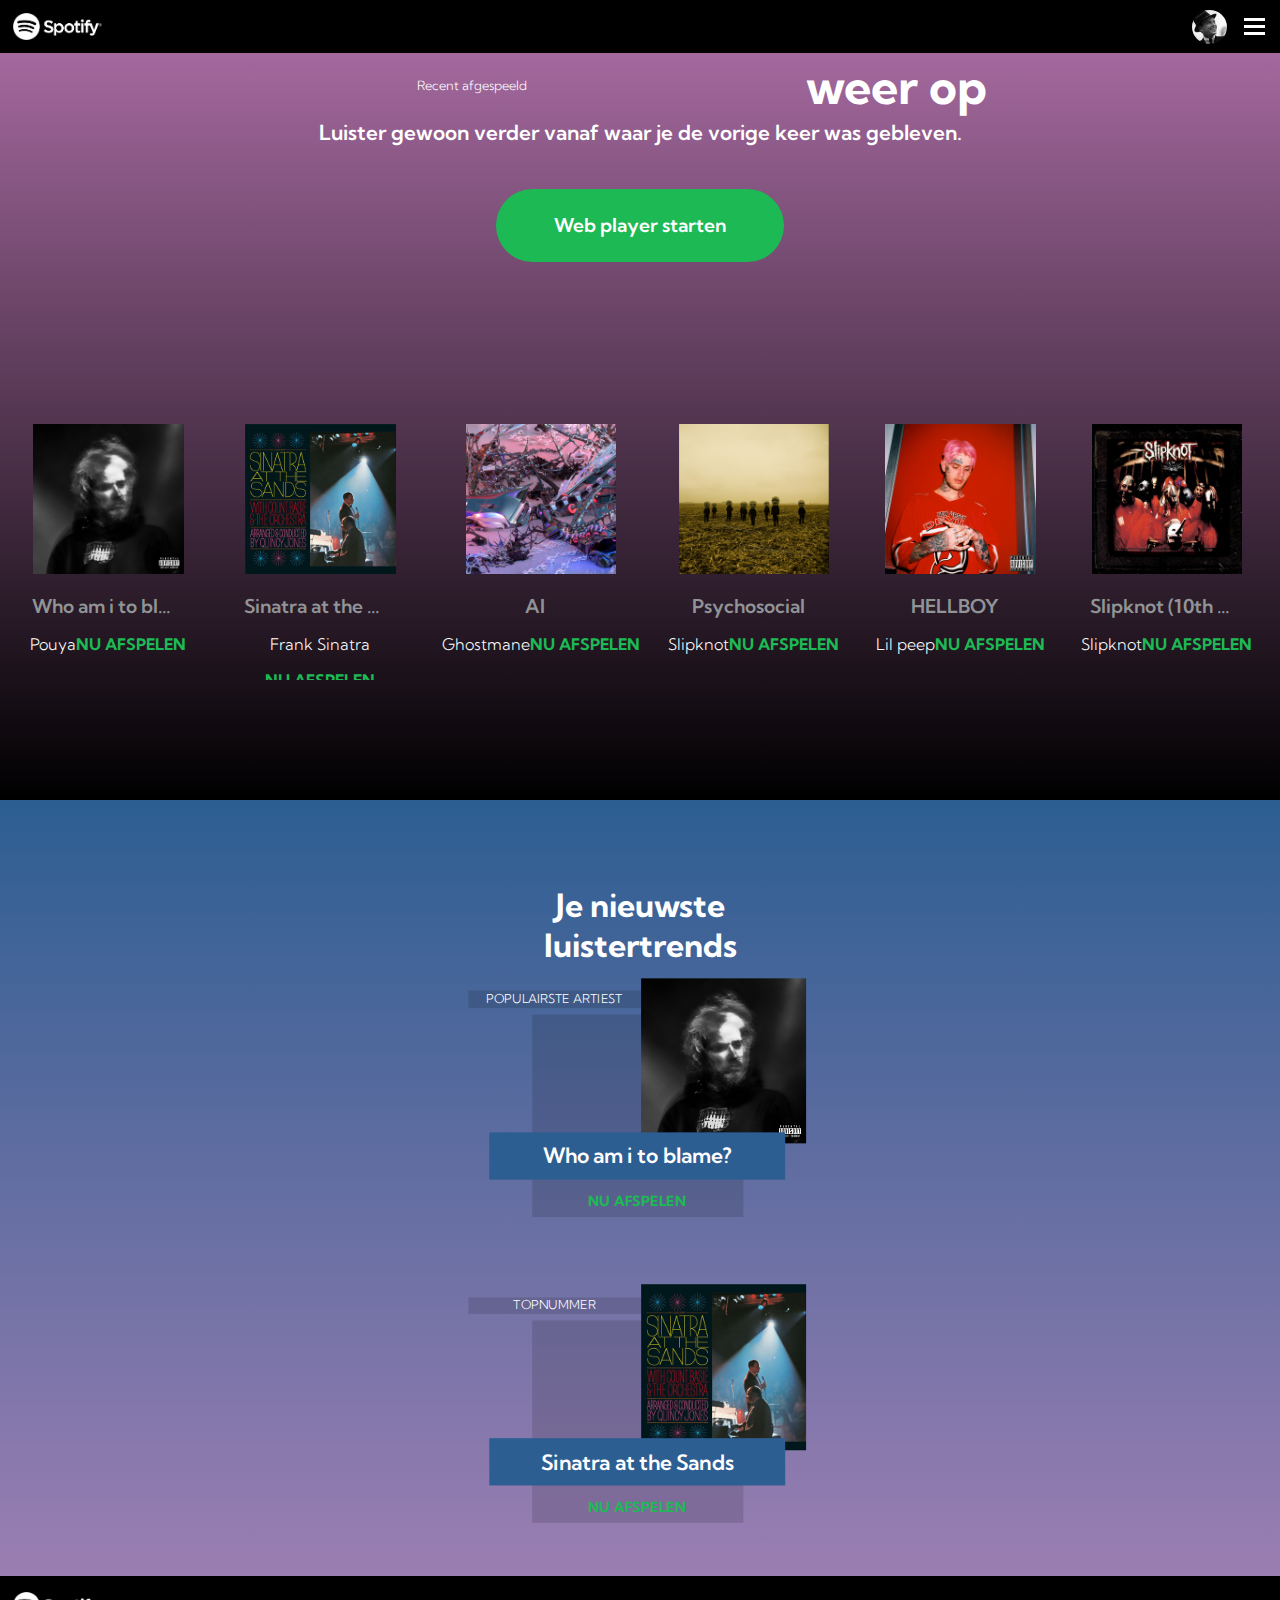
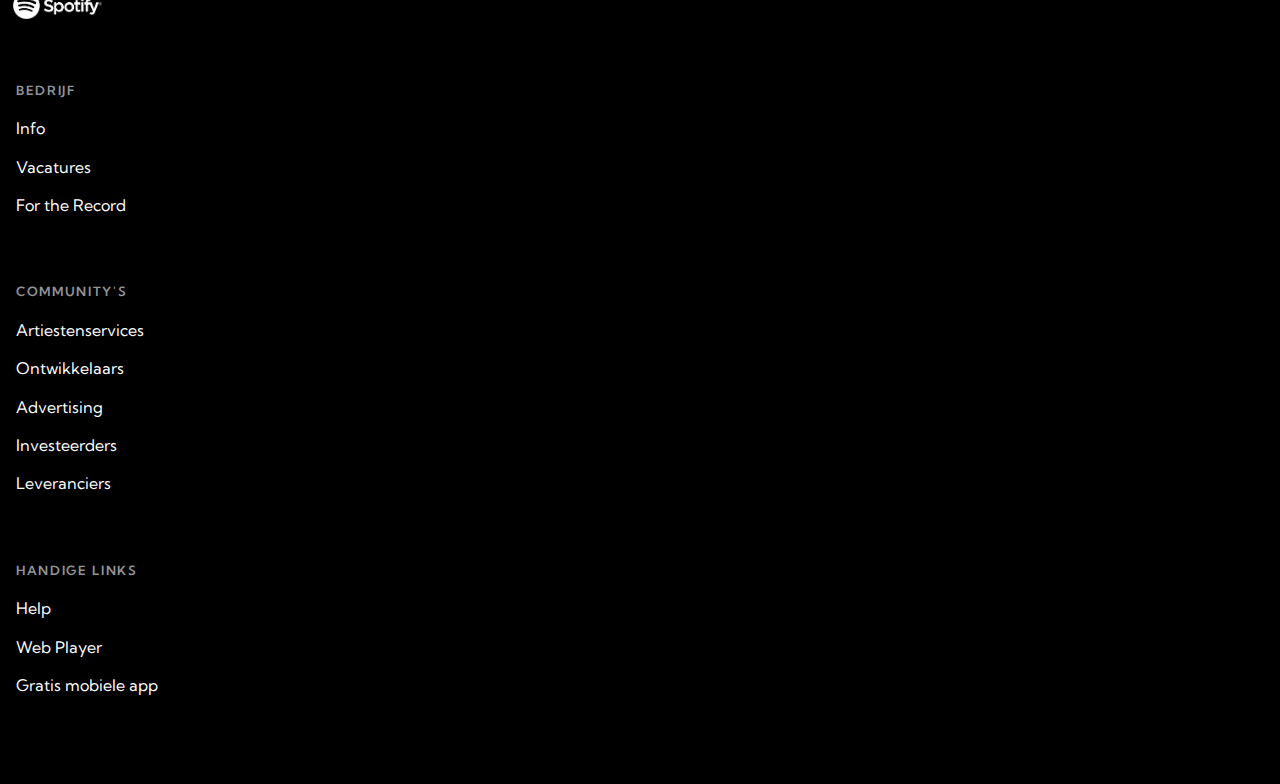
==== commit fc06fa1f: "Add files via upload" ====
--- a/index.html
+++ b/index.html
@@ -39,12 +39,6 @@
 				<img src="images/logo.png">
 			</nav>
 
-			<div id="bars" class="barsclass"><img class="barsimg" src="images/barz.png"></div>
-			<div id="deur1a" class="deur1aclass"></div>
-			<div id="deur1b" class="deur1bclass"></div>
-			<div id="deur2a" class="deur2aclass"></div>
-			<div id="deur2b" class="deur2bclass"></div>
-
 	</header>
 
 	<main id="page1">
--- a/styles/style.css
+++ b/styles/style.css
@@ -1,6 +1,17 @@
 /* CSS Document */
 *, *::after, *::before {
   box-sizing:border-box;
+}
+
+/*
+Speciaal font voor DVD
+Bron: https://www.pagecloud.com/blog/how-to-add-custom-fonts-to-any-website */
+@font-face {
+    font-family: 'digitalsymbolsregular';
+    src: url('dvd-webfont.woff2') format('woff2'),
+         url('dvd-webfont.woff') format('woff');
+    font-weight: normal;
+    font-style: normal;
 }
 
 body {
@@ -685,10 +696,6 @@
   text-align: center;
 }
 
-/* #page2 .section1 section:first-of-type input {
-  width: 100%;
-} */
-
 input {
   line-height: 3em;
   padding: 0 1em;
@@ -708,7 +715,6 @@
   font-weight: 400;
 }
 
-/* styling voor search inputs */
 input[type="search"] {
   position:relative;
   padding:0 1em 0 2.5em;
@@ -727,6 +733,348 @@
 
 }
 
+/* dingen voor in zoeken */
+.dvdDIV {
+  position: fixed;
+  width: 100%;
+  height: 100%;
+  z-index: 106;
+  background-color: green;
+}
+
+.dvd {
+  position: absolute;
+  opacity: 0;
+  font-family: 'digitalsymbolsregular', Arial, sans-serif;
+}
+
+.dvdAnimatie {
+  margin: 0;
+  position: fixed;
+  font-size: 5em;
+  z-index: 101;
+  animation: dvd 40s;
+  animation-iteration-count: infinite;
+  animation-timing-function: linear;
+  opacity: 1;
+}
+
+#deLeukeDingen {
+  transition: 5s;
+  width: 100%;
+  height: 100%;
+}
+
+.starwars {
+  transition: 10s;
+  background-color: black;
+  z-index: 99;
+  position: fixed;
+}
+
+.starwarsBackground {
+  animation: starwarsVechtenBackground 15s;
+  animation-iteration-count: infinite;
+}
+
+.saberStok {
+  animation: starwarsStok 34s;
+  animation-fill-mode: forwards;
+}
+
+.saberRechts {
+  animation: starwarsRechts 34s;
+  animation-fill-mode: forwards;
+}
+
+.saberLinks {
+  animation: starwarsLinks 34s;
+  animation-fill-mode: forwards;
+}
+
+.zwaaien {
+  animation: starwarsVechten 15s;
+  animation-iteration-count: infinite;
+  animation-timing-function: ease-in-out;
+}
+
+@keyframes starwarsStok {
+  0% {
+    transform: translate( 0, 0);
+  }
+  50% {
+    top: 0;
+    width: 23vw;
+    height: 0.5em;
+    transform: translate(-50vw, 47vh);
+    z-index: 2;
+    border-radius: 0.2em;
+    border: darkgray 1px solid;
+    background-color: gray;
+  }
+  100% {
+    top: 0;
+    width: 23vw;
+    height: 0.5em;
+    transform: translate(-50vw, 47vh);
+    z-index: 2;
+    border-radius: 0.2em;
+    border: darkgray 1px solid;
+    background-color: gray;
+  }
+}
+
+@keyframes starwarsRechts {
+  0% {
+    transform: translate( 0, 0);
+  }
+  50% {
+    top: 0;
+    width: 23vw;
+    height: 0.5em;
+    transform: translate(-50vw, 47vh);
+    z-index: 1;
+    border-radius: 0.2em;
+    border: darkgray 1px solid;
+    box-shadow: 0 0 0 black;
+    background-color: gray;
+  }
+  55% {
+    top: 0;
+    width: 0vw;
+    height: 0.5em;
+    transform: translate(-50vw, 47vh);
+    z-index: 1;
+    border-radius: 0.2em;
+    border: none;
+    background-color: gray;
+    box-shadow: 0 0 0 black;
+  }
+  63% {
+    top: 0;
+    width: 0vw;
+    height: 0.5em;
+    transform: translate(-28vw, 47vh);
+    z-index: 1;
+    border-radius: 0.2em;
+    background-color: black;
+    box-shadow: 0 0 0 black;
+  }
+  65% {
+    top: 0;
+    width: 36vw;
+    height: 0.5em;
+    transform: translate(-28vw, 47vh);
+    background-color: red;
+    border-radius: 2em;
+    box-shadow: 0em 0em 1em red;
+    z-index: 1;
+  }
+  100% {
+    top: 0;
+    width: 36vw;
+    height: 0.5em;
+    transform: translate(-28vw, 47vh);
+    background-color: red;
+    border-radius: 2em;
+    box-shadow: 0em 0em 1em red;
+    z-index: 1;
+  }
+}
+
+@keyframes starwarsLinks {
+  0% {
+    transform: translate( 0, 0);
+  }
+  50% {
+    top: 0;
+    width: 23vw;
+    height: 0.5em;
+    transform: translate(-50vw, 47vh);
+    z-index: 1;
+    border-radius: 0.2em;
+    border: darkgray 1px solid;
+    background-color: gray;
+    box-shadow: 0 0 0 black;
+  }
+  55% {
+    top: 0;
+    width: 0vw;
+    height: 0.5em;
+    transform: translate(-50vw, 47vh);
+    z-index: 1;
+    border-radius: 0.2em;
+    border: none;
+    background-color: black;
+    box-shadow: 0 0 0 black;
+  }
+  63% {
+    top: 0;
+    width: 0vw;
+    height: 0.5em;
+    transform: translate(-49vw, 47vh);
+    background-color: red;
+    border-radius: 2em;
+    box-shadow: 0 0 0 black;
+    z-index: 1;
+  }
+  65% {
+    top: 0;
+    width: 36vw;
+    height: 0.5em;
+    transform: translate(-85vw, 47vh);
+    background-color: red;
+    border-radius: 2em;
+    box-shadow: 0em 0em 1em red;
+    z-index: 1;
+  }
+  100% {
+    top: 0;
+    width: 36vw;
+    height: 0.5em;
+    transform: translate(-85vw, 47vh);
+    background-color: red;
+    border-radius: 2em;
+    box-shadow: 0em 0em 1em red;
+    z-index: 1;
+  }
+}
+
+@keyframes starwarsVechten {
+  0% {
+    transform: translate( 0, 0);
+  }
+  10% {
+    transform: rotate3d(18, 23, -8, 50deg);
+  }
+  20% {
+    transform: rotate3d(44, 43, 57, 38deg) translate(-23vw, 20vh) rotate(20deg);
+  }
+  30% {
+    transform: rotate3d(44, -10, -9, 38deg) translate(23vw, 20vh) rotate(60deg);
+  }
+  40% {
+    transform: rotate3d(15, -10, -9, 41deg) translate(-23vw, 45vh) rotate(30deg);
+  }
+  50% {
+    transform: rotate3d(1, 1, 10, 75deg) translate(10vw, -32vh) rotate(-10deg);
+  }
+  60% {
+    transform: rotate3d(29, 1, 10, 75deg) translate(10vw, 32vh) rotate(20deg);
+  }
+  70% {
+    transform: rotate3d(0, 20, 10, 51deg) translate(37vw, 31vh) rotate(-10deg);
+  }
+  80% {
+    transform: rotate3d(0, 20, 10, 152deg) translate(37vw, 31vh) rotate(-20deg);
+  }
+  90% {
+    transform: rotate3d(0, 20, 10, -57deg) translate(-55vw, 31vh) rotate(0deg);
+  }
+  100% {
+    transform: translate( 0, 0);
+  }
+}
+
+@keyframes starwarsVechtenBackground {
+  0% {
+    box-shadow: inset 0px 1em 30px red;
+  }
+  10% {
+    box-shadow: inset -20px 1.5em 30px red;
+  }
+  20% {
+    box-shadow: inset 20px 1.5em 30px red;
+  }
+  30% {
+    box-shadow: inset 20px 1em 30px red;
+  }
+  40% {
+    box-shadow: inset 20px -1em 30px red;
+  }
+  50% {
+    box-shadow: inset 20px 2em 30px red;
+  }
+  60% {
+    box-shadow: inset 37px 2em 30px red;
+  }
+  70% {
+    box-shadow: inset 11px -2em 30px red;
+  }
+  80% {
+    box-shadow: inset 21px -1em 30px red;
+  }
+  90% {
+    box-shadow: inset -22px -1em 30px red;
+  }
+  100% {
+    box-shadow: inset 0px 1em 30px red;
+  }
+}
+
+@keyframes dvd {
+  0% {
+     transform: translate(0, 0);
+     color: blue;
+  }
+  10% {
+     transform: translate(calc(100vw - 42vw), calc(100vh - 8.7vh));
+     color: green;
+  }
+  17% {
+     transform: translate(calc(100vw - 100vw), calc(100vh - 50vh));
+     color: red;
+  }
+  26% {
+     transform: translate(calc(100vw - 42vw), calc(100vh - 91vh));
+     color: purple;
+  }
+  28% {
+     transform: translate(calc(100vw - 60vw), calc(100vh - 100vh));
+     color: blue;
+  }
+  39% {
+     transform: translate(calc(100vw - 100vw), calc(100vh - 47vh));
+     color: yellow;
+  }
+  47% {
+    transform: translate(calc(100vw - 42vw), calc(100vh - 13vh));
+    color: orange;
+  }
+  48.5% {
+     transform: translate(calc(100vw - 49vw), calc(100vh - 8.7vh));
+     color: red;
+  }
+  57% {
+     transform: translate(calc(100vw - 100vw), calc(100vh - 49.7vh));
+     color: purple;
+  }
+  62% {
+     transform: translate(calc(100vw - 42vw), calc(100vh - 71.7vh));
+     color: orange;
+  }
+  70% {
+     transform: translate(calc(100vw - 100vw), calc(100vh - 91.7vh));
+     color: green;
+  }
+  74% {
+     transform: translate(calc(100vw - 71vw), calc(100vh - 99.7vh));
+     color: pink;
+  }
+  80% {
+     transform: translate(calc(100vw - 42vw), calc(100vh - 77.7vh));
+     color: purple;
+  }
+  90% {
+     transform: translate(calc(100vw - 50vw), calc(100vh - 8.7vh));
+     color: red;
+  }
+  100% {
+    transform: translate(0, 0);
+    color: blue;
+  }
+}
+
 /* footer */
 
 footer {
